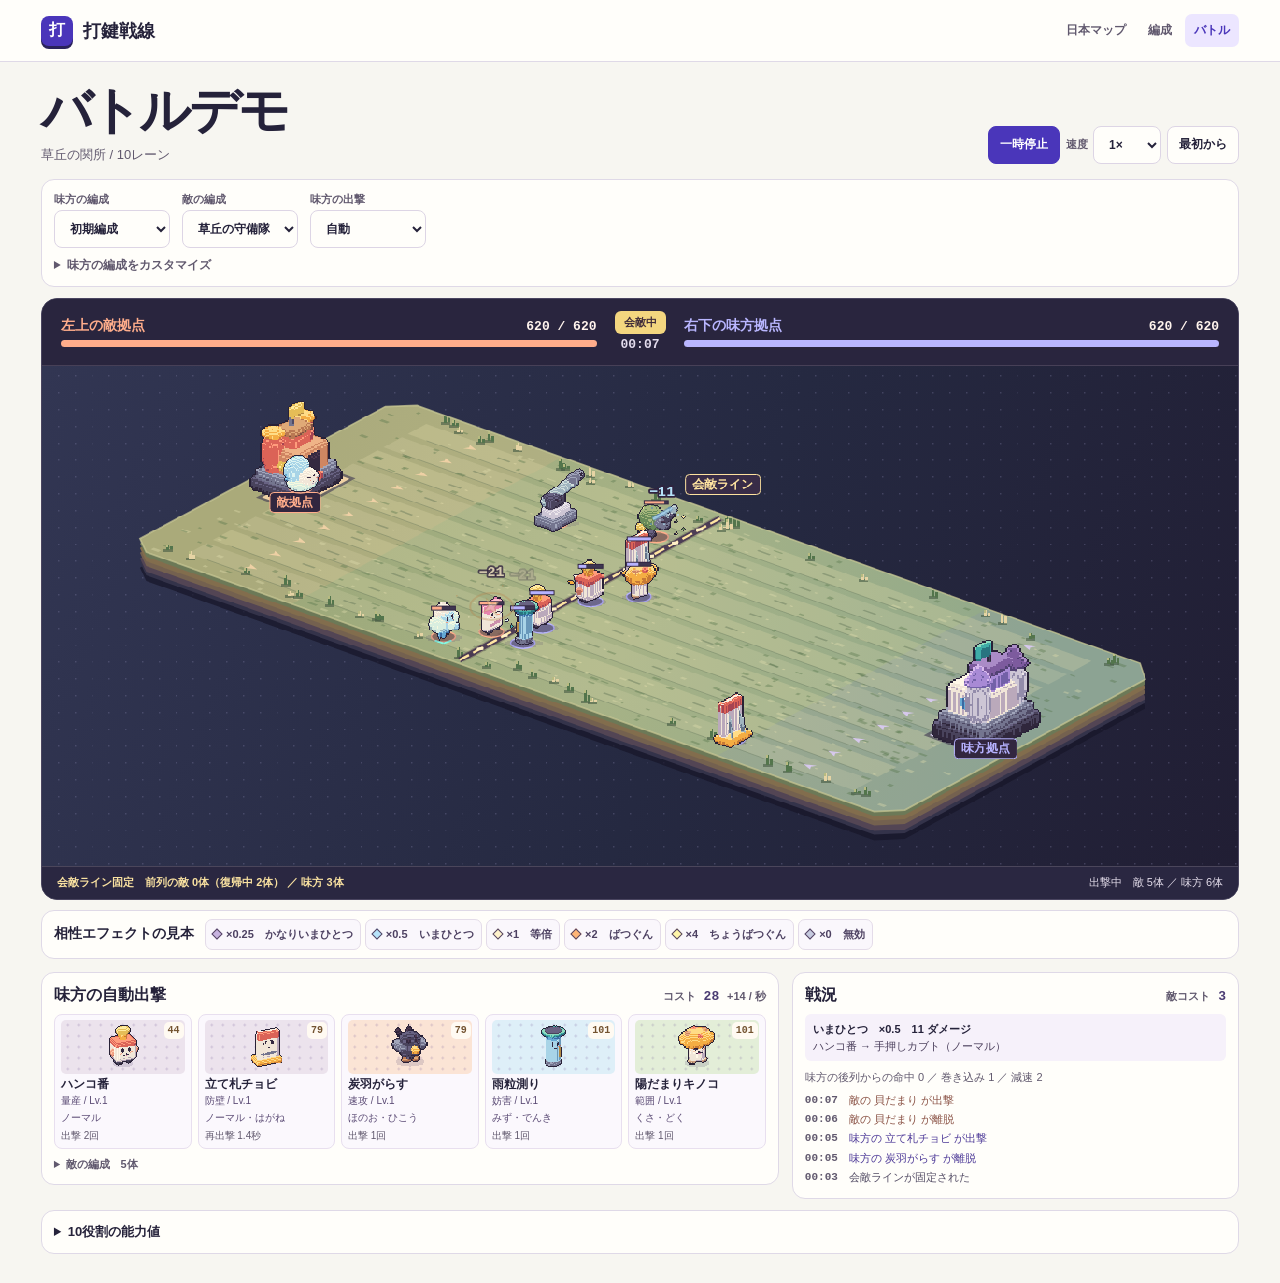
==== preview/battle-demo.html @ 7047a3d8 "打鍵戦線の試作とプレビューを追加" ====
<!doctype html>
<html lang="ja">
<head>
<meta charset="utf-8">
<meta name="viewport" content="width=device-width,initial-scale=1">
<meta name="theme-color" content="#f7f6f1">
<title>バトルデモ | 打鍵戦線</title>
<style>
  :root {
    color-scheme: light;
    --paper: #f7f6f1;
    --sheet: #fffefa;
    --ink: #25223a;
    --muted: #61596e;
    --rule: #dfd9e7;
    --purple: #4a36ba;
    --soft: #ece6ff;
    --mono: "Cascadia Mono", "Consolas", monospace;
    font-family: "BIZ UDPGothic", "Hiragino Kaku Gothic ProN", "Yu Gothic UI", "Meiryo", sans-serif;
    color: var(--ink);
    background: var(--paper);
  }
  * { box-sizing: border-box; }
  body, h1, h2, h3, p, figure, ol, ul, dl, dd { margin: 0; }
  [hidden] { display: none !important; }
  button, select { font: inherit; color: inherit; }
  button:not(:disabled), select:not(:disabled) { cursor: pointer; }
  caption, label, output { color: inherit; }
  :focus-visible { outline: 3px solid #7258e2; outline-offset: 3px; }
  .wrap { max-width: 1430px; margin: 0 auto; padding-inline: clamp(14px, 3.2vw, 46px); }
  .bar { background: var(--sheet); border-bottom: 1px solid var(--rule); }
  .bar .wrap { display: flex; align-items: center; justify-content: space-between; gap: 10px; min-height: 61px; }
  .brand { display: flex; align-items: center; gap: 10px; font-size: 18px; font-weight: 800; white-space: nowrap; }
  .key { display: grid; place-items: center; width: 32px; height: 30px; background: var(--purple); color: white; border-radius: 8px; box-shadow: 0 3px #2a235b; font-size: 16px; }
  .nav { display: flex; align-items: center; gap: 4px; }
  .nav a { color: var(--muted); font-size: 12px; font-weight: 700; padding: 8px 9px; border-radius: 7px; text-decoration: none; white-space: nowrap; }
  .nav a:hover, .nav a[aria-current] { color: var(--purple); background: var(--soft); }
  main.wrap { padding-bottom: 30px; }
  .intro { display: flex; justify-content: space-between; align-items: end; gap: 12px; padding-block: 22px 15px; }
  h1 { font-size: clamp(31px, 4vw, 52px); letter-spacing: -.055em; line-height: 1.07; font-weight: 800; }
  .intro p { color: var(--muted); margin-top: 7px; font-size: 13px; }
  .tools { display: flex; align-items: end; gap: 6px; flex-wrap: wrap; }
  .tools label { display: inline-flex; align-items: center; gap: 5px; color: var(--muted); font-size: 11px; font-weight: 700; }
  .button, .tools select, .plans select, .custom select {
    min-height: 38px; border: 1px solid #ddd5e5; border-radius: 8px;
    padding-inline: 11px; color: var(--ink); background: var(--sheet); font-size: 12px; font-weight: 700;
  }
  .button:hover, .tools select:hover { border-color: #ac9ad5; color: var(--purple); }
  .button:disabled { cursor: default; opacity: .5; }
  .button.primary { color: #fff; background: var(--purple); border-color: var(--purple); }
  .button.primary:hover { background: #3b299f; }
  .button.primary:focus-visible { outline-offset: 2px; }
  .settings { margin-bottom: 11px; }
  .plans, .custom-fields { display: flex; align-items: end; gap: 7px 12px; flex-wrap: wrap; }
  .plans label, .custom label { display: grid; gap: 3px; color: var(--muted); font-size: 11px; font-weight: 700; }
  .plans select { min-width: 116px; }
  .custom { margin-top: 9px; color: var(--muted); font-size: 12px; }
  .custom summary { cursor: pointer; font-weight: 700; }
  .custom-fields { margin-top: 7px; }
  .custom label { min-width: 0; flex: 1 1 138px; }
  .custom select { width: 100%; }
  #custom-error { color: #833c42; margin-top: 5px; }
  .stage { overflow: hidden; border: 1px solid #4a4560; border-radius: 16px; background: #24253e; }
  .hud { display: grid; grid-template-columns: minmax(0, 1fr) auto minmax(0, 1fr); gap: 18px; align-items: center; padding: 12px 19px; background: #29253e; color: #fff6ec; border-bottom: 1px solid #474057; }
  .side { display: grid; gap: 4px; align-items: start; }
  .side-head { display: flex; align-items: baseline; gap: 5px 12px; justify-content: space-between; flex-wrap: wrap; }
  .side h2 { font-size: 14px; font-weight: 800; color: var(--flag); white-space: nowrap; }
  .side output { font: 700 13px/1.3 var(--mono); color: #fff4ed; white-space: nowrap; }
  .side progress { width: 100%; height: 7px; border: none; border-radius: 8px; overflow: hidden; appearance: none; color: var(--flag); background: #4a435a; }
  .side progress::-webkit-progress-bar { background: #4a435a; }
  .side progress::-webkit-progress-value { background: var(--flag); }
  .side progress::-moz-progress-bar { background: var(--flag); }
  .side.enemy { --flag: #ffad8b; }
  .side.ally { --flag: #b9b6ff; }
  .line-status { display: grid; justify-items: center; gap: 3px; }
  #phase { display: block; padding: 4px 9px; color: #e4d9fc; background: #40375b; border-radius: 6px; white-space: nowrap; font-size: 11px; font-weight: 800; }
  #phase.engaged { background: #f3d67f; color: #402d3a; }
  #time { font: 700 13px/1.25 var(--mono); color: #e3dced; }
  .arena { position: relative; min-width: 0; isolation: isolate; background: #212436; }
  #field { width: 100%; height: auto; display: block; image-rendering: pixelated; }
  .outcome {
    position: absolute; inset: 0; display: grid; place-content: center; gap: 12px; justify-items: center;
    font-size: clamp(26px, 5vw, 58px); background: #2017339c; color: #fff4d7; font-weight: 800;
  }
  .caption { display: flex; gap: 7px 13px; flex-wrap: wrap; justify-content: space-between; padding: 8px 15px; align-items: center; background: #2a2741; border-top: 1px solid #4b465b; color: #e4ddeb; font-size: 11px; line-height: 1.45; }
  .caption span:first-child { color: #fae2a1; font-weight: 700; }
  .below { display: grid; grid-template-columns: minmax(0, 1.65fr) minmax(270px, 1fr); gap: 13px; margin-top: 13px; align-items: start; }
  .panel { background: var(--sheet); border: 1px solid var(--rule); border-radius: 13px; padding: 12px; min-width: 0; }
  .panel h2 { font-size: 16px; font-weight: 800; }
  .panel-head { display: flex; align-items: baseline; justify-content: space-between; gap: 6px 12px; flex-wrap: wrap; margin-bottom: 8px; }
  .bank { color: #4a3b72; font: 700 13px/1.4 var(--mono); white-space: nowrap; }
  .bank span { color: var(--muted); font: 700 11px/1.4 "Yu Gothic UI", "Meiryo", sans-serif; }
  .deck { display: grid; grid-template-columns: repeat(5, minmax(0, 1fr)); gap: 6px; list-style: none; padding: 0; }
  .card { min-width: 0; }
  .unit-card {
    position: relative; width: 100%; height: 100%; min-height: 116px; overflow: hidden;
    border: 1px solid #e8dfef; border-radius: 8px; background: #fbf8fd; padding: 5px 6px 6px; text-align: left;
  }
  .unit-card:not(:disabled):hover { border-color: #9074c9; background: #f2eafa; }
  .unit-card.ready { border-color: #9173d1; }
  .portrait {
    display: grid; justify-items: center; width: 100%; height: 54px;
    background: radial-gradient(circle, #7a629a40 1px, transparent 1.25px) center / 11px 11px, var(--tint, #f0eaf7);
    border-radius: 5px; overflow: hidden; position: relative;
  }
  .portrait canvas { position: absolute; inset: 2px 14%; width: 72%; height: calc(100% - 4px); object-fit: contain; image-rendering: pixelated; pointer-events: none; }
  .cost { position: absolute; right: 7px; top: 7px; background: #fffaf2; color: #735330; border-radius: 5px; padding: 2px 4px; font: 700 10px/1.3 var(--mono); }
  .card strong { display: block; margin-top: 3px; font-size: 12px; overflow-wrap: anywhere; line-height: 1.2; }
  .card-role { display: block; color: #5a4a74; font-size: 10px; margin-top: 3px; }
  .card-status { display: block; font-size: 10px; color: var(--muted); margin-top: 4px; line-height: 1.3; }
  .unit-card.ready .card-status { color: #4a36ba; font-weight: 800; }
  .enemy-deck { margin-top: 8px; }
  .enemy-deck summary { cursor: pointer; color: var(--muted); font-size: 11px; font-weight: 700; }
  .enemy-deck .deck { margin-top: 6px; }
  .log { list-style: none; padding: 0; display: grid; gap: 4px; }
  .log li { display: grid; grid-template-columns: 42px minmax(0, 1fr); gap: 2px; color: #554e66; font-size: 11px; line-height: 1.4; }
  .log time { color: var(--muted); font: 700 11px/1.4 var(--mono); }
  .log .enemy-event span { color: #895043; }
  .log .ally-event span { color: #4c3897; }
  .last-hit { min-height: 39px; margin: 0 0 8px; padding: 7px 8px; background: #f6f1fa; color: #4c405d; border-radius: 6px; font-size: 11px; line-height: 1.5; }
  .last-hit b { color: var(--ink); font-weight: 800; }
  .role-usage { color: var(--muted); font-size: 11px; line-height: 1.5; margin-bottom: 7px; }
  .role-table { margin-top: 11px; }
  .role-table summary { cursor: pointer; font-size: 13px; font-weight: 800; }
  .table-wrap { overflow: auto; }
  table { width: 100%; margin-top: 8px; border-collapse: collapse; font-size: 12px; text-align: left; }
  th, td { padding: 6px; border-bottom: 1px solid #e8e0ed; white-space: nowrap; }
  th { color: #504366; background: #f4eef9; }
  .effects { margin-top: 10px; display: flex; align-items: center; gap: 7px 11px; flex-wrap: wrap; padding-block: 8px; }
  .effects h2 { font-size: 14px; }
  #impact-buttons { display: flex; flex-wrap: wrap; gap: 4px; }
  .impact { border: 1px solid #e4dce9; border-radius: 7px; padding: 4px 7px; background: #faf7fc; min-height: 31px; color: #4d4162; font-size: 11px; font-weight: 700; white-space: nowrap; }
  .impact:hover { border-color: #a894cf; color: var(--purple); }
  .impact i { display: inline-block; width: 8px; height: 8px; margin-right: 5px; background: var(--trace); transform: rotate(45deg); border: 1px solid #544363; }
  @media (max-width: 850px) {
    .below { grid-template-columns: minmax(0, 1fr); }
    .intro { align-items: start; }
  }
  @media (max-width: 555px) {
    .bar .wrap { flex-wrap: wrap; gap: 6px; padding-block: 8px; min-height: 56px; }
    .brand { font-size: 15px; }
    .key { width: 26px; height: 25px; font-size: 14px; }
    .nav a { font-size: 10px; padding: 6px; }
    .intro { flex-wrap: wrap; padding-block: 14px 11px; }
    .intro p { font-size: 12px; }
    .plans { gap: 5px; }
    .plans label { flex: 1 1 100px; min-width: 0; }
    .plans select { min-width: 0; width: 100%; padding-inline: 5px; font-size: 11px; }
    .hud { gap: 7px; padding: 8px 8px; }
    .side h2 { font-size: 11px; }
    .side output { font-size: 11px; }
    .side-head { display: grid; gap: 2px; }
    .caption { padding-inline: 7px; gap: 4px 7px; }
    .panel { padding: 8px; }
    .deck { grid-template-columns: repeat(3, minmax(0, 1fr)); }
    .card strong { font-size: 11px; }
  }
</style>
</head>
<body>
<header class="bar"><div class="wrap">
  <div class="brand"><span class="key" aria-hidden="true">打</span>打鍵戦線</div>
  <nav class="nav" aria-label="ページ">
    <a href="japan-stage-map.html">日本マップ</a>
    <a href="formation-demo.html">編成</a>
    <a href="battle-demo.html" aria-current="page">バトル</a>
  </nav>
</div></header>
<main class="wrap">
  <header class="intro">
    <div><h1>バトルデモ</h1><p>草丘の関所 / 10レーン</p></div>
    <div class="tools" role="group" aria-label="バトルの操作">
      <button class="button primary" id="pause" type="button" disabled>一時停止</button>
      <label>速度 <select id="speed"><option value=".5">0.5×</option><option value="1" selected>1×</option><option value="2">2×</option><option value="4">4×</option></select></label>
      <button class="button" id="reset" type="button" disabled>最初から</button>
    </div>
  </header>
  <section class="panel settings" aria-label="対戦条件">
    <div class="plans">
      <label>味方の編成<select id="ally-plan" disabled></select></label>
      <label>敵の編成<select id="enemy-plan" disabled></select></label>
      <label>味方の出撃<select id="deploy-mode" disabled><option value="auto">自動</option><option value="manual">手動</option></select></label>
    </div>
    <details class="custom">
      <summary>味方の編成をカスタマイズ</summary>
      <div class="custom-fields" id="custom-fields"></div>
      <p id="custom-error" role="status" hidden></p>
    </details>
  </section>
  <section class="stage" aria-label="戦場">
    <div class="hud">
      <div class="side enemy">
        <div class="side-head"><h2>左上の敵拠点</h2><output id="enemy-hp" aria-label="敵拠点のHP"></output></div>
        <progress id="enemy-bar" aria-label="敵拠点の残り体力"></progress>
      </div>
      <div class="line-status"><strong id="phase">準備中</strong><time id="time">00:00</time></div>
      <div class="side ally">
        <div class="side-head"><h2>右下の味方拠点</h2><output id="ally-hp" aria-label="味方拠点のHP"></output></div>
        <progress id="ally-bar" aria-label="味方拠点の残り体力"></progress>
      </div>
    </div>
    <figure class="arena">
      <canvas id="field" width="1280" height="535" aria-label="クオータービューの戦場"></canvas>
      <div class="outcome" id="outcome" hidden><span id="winner"></span><button type="button" class="button primary" id="again">もう一度</button></div>
    </figure>
    <div class="caption"><span id="line-caption">会敵すると全レーンの前線が固定</span><span id="army-count">敵 0体 ／ 味方 0体</span></div>
  </section>
  <section class="panel effects" aria-labelledby="effects-title">
    <h2 id="effects-title">相性エフェクトの見本</h2>
    <div id="impact-buttons" role="group" aria-label="相性ごとのエフェクトを再生"></div>
  </section>
  <div class="below">
    <section class="panel" aria-labelledby="deploy-title">
      <div class="panel-head"><h2 id="deploy-title">味方の出撃</h2><p class="bank"><span>コスト</span> <output id="ally-cost"></output> <span id="income"></span></p></div>
      <ul class="deck" id="ally-deck"></ul>
      <details class="enemy-deck">
        <summary id="enemy-deck-label">敵の編成</summary>
        <ul class="deck" id="enemy-deck"></ul>
      </details>
    </section>
    <section class="panel" aria-labelledby="log-title">
      <div class="panel-head"><h2 id="log-title">戦況</h2><p class="bank"><span>敵コスト</span> <output id="enemy-cost"></output></p></div>
      <p id="last-hit" class="last-hit">会敵すると最新の一撃がここに表示されます。</p>
      <p id="role-usage" class="role-usage"></p>
      <ul class="log" id="events"></ul>
    </section>
  </div>
  <details class="panel role-table">
    <summary>10役割の能力値</summary>
    <div class="table-wrap" tabindex="0" role="region" aria-label="10役割の能力値">
      <table>
        <thead><tr><th scope="col">役割</th><th scope="col">体力</th><th scope="col">威力</th><th scope="col">射程</th><th scope="col">移動速度</th><th scope="col">攻撃後の待ち</th><th scope="col">出撃費</th><th scope="col">再出撃</th><th scope="col">特徴</th></tr></thead>
        <tbody id="roles"></tbody>
      </table>
    </div>
  </details>
  <noscript><p>戦場の表示にはJavaScriptが必要です。</p></noscript>
</main>
<script id="battle-art" type="application/json">{"opening":[[107,69,99,2,41],[1,3,23,54,70]],"presets":[{"id":"starters","label":"初期編成","ids":[1,3,23,54,70]},{"id":"gate","label":"草丘の守備隊","ids":[107,69,99,2,41]},{"id":"rush","label":"速攻・連打","ids":[141,23,11,9,16]},{"id":"guard","label":"防壁・狙撃","ids":[41,1,13,7,69]},{"id":"area","label":"範囲・妨害","ids":[141,3,70,54,23]},{"id":"siege","label":"重前衛・大技","ids":[141,3,18,19,16]}],"cards":[{"id":1,"name":"ハンコ番","type":["N"],"role":"m","roleName":"量産","ratings":[2,1,1,3,3,1,5],"frames":5,"impactFrames":[2],"portrait":[0,0,39,51,19,41],"poses":[{"idle":[124,0,55,55,27,45],"walk":[[248,0,55,55,27,45],[372,0,55,55,27,45],[496,0,55,55,27,45],[620,0,55,55,27,45],[744,0,55,55,27,45],[868,0,55,55,27,45]],"attack":[[992,0,55,55,27,45],[1116,0,55,55,27,45],[1240,0,55,55,27,45],[1364,0,55,55,27,45],[0,124,55,55,27,45]]},{"idle":[124,124,55,55,27,45],"walk":[[248,124,55,55,27,45],[372,124,55,55,27,45],[496,124,55,55,27,45],[620,124,55,55,27,45],[744,124,55,55,27,45],[868,124,55,55,27,45]],"attack":[[992,124,55,55,27,45],[1116,124,55,55,27,45],[1240,124,55,55,27,45],[1364,124,55,55,27,45],[0,248,55,55,27,45]]}]},{"id":3,"name":"立て札チョビ","type":["N","M"],"role":"w","roleName":"防壁","ratings":[5,1,1,1,2,2,4],"frames":6,"impactFrames":[3],"portrait":[124,248,43,58,21,45],"poses":[{"idle":[248,248,49,60,24,46],"walk":[[372,248,49,60,24,46],[496,248,49,60,24,46],[620,248,49,60,24,46],[744,248,49,60,24,46],[868,248,49,60,24,46],[992,248,49,60,24,46]],"attack":[[1116,248,49,60,24,46],[1240,248,49,60,24,46],[1364,248,49,60,24,46],[0,372,49,60,24,46],[124,372,49,60,24,46],[248,372,49,60,24,46]]},{"idle":[372,372,49,60,24,46],"walk":[[496,372,49,60,24,46],[620,372,49,60,24,46],[744,372,49,60,24,46],[868,372,49,60,24,46],[992,372,49,60,24,46],[1116,372,49,60,24,46]],"attack":[[1240,372,49,60,24,46],[1364,372,49,60,24,46],[0,496,49,60,24,46],[124,496,49,60,24,46],[248,496,49,60,24,46],[372,496,49,60,24,46]]}]},{"id":23,"name":"炭羽がらす","type":["F","V"],"role":"r","roleName":"速攻","ratings":[2,3,1,5,3,2,3],"frames":5,"impactFrames":[2],"portrait":[496,496,43,41,21,31],"poses":[{"idle":[620,496,77,45,38,35],"walk":[[744,496,77,45,38,35],[868,496,77,45,38,35],[992,496,77,45,38,35],[1116,496,77,45,38,35],[1240,496,77,45,38,35],[1364,496,77,45,38,35]],"attack":[[0,620,77,45,38,35],[124,620,77,45,38,35],[248,620,77,45,38,35],[372,620,77,45,38,35],[496,620,77,45,38,35]]},{"idle":[620,620,77,45,38,35],"walk":[[744,620,77,45,38,35],[868,620,77,45,38,35],[992,620,77,45,38,35],[1116,620,77,45,38,35],[1240,620,77,45,38,35],[1364,620,77,45,38,35]],"attack":[[0,744,77,45,38,35],[124,744,77,45,38,35],[248,744,77,45,38,35],[372,744,77,45,38,35],[496,744,77,45,38,35]]}]},{"id":54,"name":"雨粒測り","type":["W","E"],"role":"c","roleName":"妨害","ratings":[2,1,3,3,3,3,3],"frames":10,"impactFrames":[3],"portrait":[620,744,33,53,16,43],"poses":[{"idle":[744,744,67,55,33,45],"walk":[[868,744,67,55,33,45],[992,744,67,55,33,45],[1116,744,67,55,33,45],[1240,744,67,55,33,45],[1364,744,67,55,33,45],[0,868,67,55,33,45]],"attack":[[124,868,67,55,33,45],[248,868,67,55,33,45],[372,868,67,55,33,45],[496,868,67,55,33,45],[620,868,67,55,33,45],[744,868,67,55,33,45],[868,868,67,55,33,45],[992,868,67,55,33,45],[1116,868,67,55,33,45],[1240,868,67,55,33,45]]},{"idle":[1364,868,67,55,33,45],"walk":[[0,992,67,55,33,45],[124,992,67,55,33,45],[248,992,67,55,33,45],[372,992,67,55,33,45],[496,992,67,55,33,45],[620,992,67,55,33,45]],"attack":[[744,992,67,55,33,45],[868,992,67,55,33,45],[992,992,67,55,33,45],[1116,992,67,55,33,45],[1240,992,67,55,33,45],[1364,992,67,55,33,45],[0,1116,67,55,33,45],[124,1116,67,55,33,45],[248,1116,67,55,33,45],[372,1116,67,55,33,45]]}]},{"id":70,"name":"陽だまりキノコ","type":["G","P"],"role":"a","roleName":"範囲","ratings":[2,3,3,2,4,3,3],"frames":9,"impactFrames":[3],"portrait":[496,1116,41,47,20,37],"poses":[{"idle":[620,1116,59,52,29,42],"walk":[[744,1116,59,52,29,42],[868,1116,59,52,29,42],[992,1116,59,52,29,42],[1116,1116,59,52,29,42],[1240,1116,59,52,29,42],[1364,1116,59,52,29,42]],"attack":[[0,1240,59,52,29,42],[124,1240,59,52,29,42],[248,1240,59,52,29,42],[372,1240,59,52,29,42],[496,1240,59,52,29,42],[620,1240,59,52,29,42],[744,1240,59,52,29,42],[868,1240,59,52,29,42],[992,1240,59,52,29,42]]},{"idle":[1116,1240,59,52,29,42],"walk":[[1240,1240,59,52,29,42],[1364,1240,59,52,29,42],[0,1364,59,52,29,42],[124,1364,59,52,29,42],[248,1364,59,52,29,42],[372,1364,59,52,29,42]],"attack":[[496,1364,59,52,29,42],[620,1364,59,52,29,42],[744,1364,59,52,29,42],[868,1364,59,52,29,42],[992,1364,59,52,29,42],[1116,1364,59,52,29,42],[1240,1364,59,52,29,42],[1364,1364,59,52,29,42],[0,1488,59,52,29,42]]}]},{"id":107,"name":"空うがい雲","type":["W","V"],"role":"a","roleName":"範囲","ratings":[2,3,3,2,4,3,3],"frames":9,"impactFrames":[3],"portrait":[124,1488,43,46,21,36],"poses":[{"idle":[248,1488,63,49,31,39],"walk":[[372,1488,63,49,31,39],[496,1488,63,49,31,39],[620,1488,63,49,31,39],[744,1488,63,49,31,39],[868,1488,63,49,31,39],[992,1488,63,49,31,39]],"attack":[[1116,1488,63,49,31,39],[1240,1488,63,49,31,39],[1364,1488,63,49,31,39],[0,1612,63,49,31,39],[124,1612,63,49,31,39],[248,1612,63,49,31,39],[372,1612,63,49,31,39],[496,1612,63,49,31,39],[620,1612,63,49,31,39]]},{"idle":[744,1612,63,49,31,39],"walk":[[868,1612,63,49,31,39],[992,1612,63,49,31,39],[1116,1612,63,49,31,39],[1240,1612,63,49,31,39],[1364,1612,63,49,31,39],[0,1736,63,49,31,39]],"attack":[[124,1736,63,49,31,39],[248,1736,63,49,31,39],[372,1736,63,49,31,39],[496,1736,63,49,31,39],[620,1736,63,49,31,39],[744,1736,63,49,31,39],[868,1736,63,49,31,39],[992,1736,63,49,31,39],[1116,1736,63,49,31,39]]}]},{"id":69,"name":"手押しカブト","type":["B","M"],"role":"b","roleName":"重前衛","ratings":[5,4,1,2,2,4,1],"frames":12,"impactFrames":[5],"portrait":[1240,1736,59,53,29,41],"poses":[{"idle":[1364,1736,71,59,35,45],"walk":[[0,1860,71,59,35,45],[124,1860,71,59,35,45],[248,1860,71,59,35,45],[372,1860,71,59,35,45],[496,1860,71,59,35,45],[620,1860,71,59,35,45]],"attack":[[744,1860,71,59,35,45],[868,1860,71,59,35,45],[992,1860,71,59,35,45],[1116,1860,71,59,35,45],[1240,1860,71,59,35,45],[1364,1860,71,59,35,45],[0,1984,71,59,35,45],[124,1984,71,59,35,45],[248,1984,71,59,35,45],[372,1984,71,59,35,45],[496,1984,71,59,35,45],[620,1984,71,59,35,45]]},{"idle":[744,1984,71,59,35,45],"walk":[[868,1984,71,59,35,45],[992,1984,71,59,35,45],[1116,1984,71,59,35,45],[1240,1984,71,59,35,45],[1364,1984,71,59,35,45],[0,2108,71,59,35,45]],"attack":[[124,2108,71,59,35,45],[248,2108,71,59,35,45],[372,2108,71,59,35,45],[496,2108,71,59,35,45],[620,2108,71,59,35,45],[744,2108,71,59,35,45],[868,2108,71,59,35,45],[992,2108,71,59,35,45],[1116,2108,71,59,35,45],[1240,2108,71,59,35,45],[1364,2108,71,59,35,45],[0,2232,71,59,35,45]]}]},{"id":99,"name":"てこの峡谷砲","type":["R","M"],"role":"h","roleName":"大技","ratings":[3,5,4,1,1,5,1],"frames":24,"impactFrames":[12],"portrait":[124,2232,71,76,35,62],"poses":[{"idle":[248,2232,85,81,42,65],"walk":[[372,2232,85,81,42,65],[496,2232,85,81,42,65],[620,2232,85,81,42,65],[744,2232,85,81,42,65],[868,2232,85,81,42,65],[992,2232,85,81,42,65]],"attack":[[1116,2232,85,81,42,65],[1240,2232,85,81,42,65],[1364,2232,85,81,42,65],[0,2356,85,81,42,65],[124,2356,85,81,42,65],[248,2356,85,81,42,65],[372,2356,85,81,42,65],[496,2356,85,81,42,65],[620,2356,85,81,42,65],[744,2356,85,81,42,65],[868,2356,85,81,42,65],[992,2356,85,81,42,65],[1116,2356,85,81,42,65],[1240,2356,85,81,42,65],[1364,2356,85,81,42,65],[0,2480,85,81,42,65],[124,2480,85,81,42,65],[248,2480,85,81,42,65],[372,2480,85,81,42,65],[496,2480,85,81,42,65],[620,2480,85,81,42,65],[744,2480,85,81,42,65],[868,2480,85,81,42,65],[992,2480,85,81,42,65]]},{"idle":[1116,2480,85,81,42,65],"walk":[[1240,2480,85,81,42,65],[1364,2480,85,81,42,65],[0,2604,85,81,42,65],[124,2604,85,81,42,65],[248,2604,85,81,42,65],[372,2604,85,81,42,65]],"attack":[[496,2604,85,81,42,65],[620,2604,85,81,42,65],[744,2604,85,81,42,65],[868,2604,85,81,42,65],[992,2604,85,81,42,65],[1116,2604,85,81,42,65],[1240,2604,85,81,42,65],[1364,2604,85,81,42,65],[0,2728,85,81,42,65],[124,2728,85,81,42,65],[248,2728,85,81,42,65],[372,2728,85,81,42,65],[496,2728,85,81,42,65],[620,2728,85,81,42,65],[744,2728,85,81,42,65],[868,2728,85,81,42,65],[992,2728,85,81,42,65],[1116,2728,85,81,42,65],[1240,2728,85,81,42,65],[1364,2728,85,81,42,65],[0,2852,85,81,42,65],[124,2852,85,81,42,65],[248,2852,85,81,42,65],[372,2852,85,81,42,65]]}]},{"id":2,"name":"半券ポコ","type":["N"],"role":"m","roleName":"量産","ratings":[2,1,1,3,3,1,5],"frames":5,"impactFrames":[2],"portrait":[496,2852,31,46,15,36],"poses":[{"idle":[620,2852,47,49,23,39],"walk":[[744,2852,47,49,23,39],[868,2852,47,49,23,39],[992,2852,47,49,23,39],[1116,2852,47,49,23,39],[1240,2852,47,49,23,39],[1364,2852,47,49,23,39]],"attack":[[0,2976,47,49,23,39],[124,2976,47,49,23,39],[248,2976,47,49,23,39],[372,2976,47,49,23,39],[496,2976,47,49,23,39]]},{"idle":[620,2976,47,49,23,39],"walk":[[744,2976,47,49,23,39],[868,2976,47,49,23,39],[992,2976,47,49,23,39],[1116,2976,47,49,23,39],[1240,2976,47,49,23,39],[1364,2976,47,49,23,39]],"attack":[[0,3100,47,49,23,39],[124,3100,47,49,23,39],[248,3100,47,49,23,39],[372,3100,47,49,23,39],[496,3100,47,49,23,39]]}]},{"id":41,"name":"貝だまり","type":["W","R"],"role":"w","roleName":"防壁","ratings":[5,1,1,1,2,2,4],"frames":6,"impactFrames":[3],"portrait":[620,3100,43,46,21,36],"poses":[{"idle":[744,3100,65,49,32,39],"walk":[[868,3100,65,49,32,39],[992,3100,65,49,32,39],[1116,3100,65,49,32,39],[1240,3100,65,49,32,39],[1364,3100,65,49,32,39],[0,3224,65,49,32,39]],"attack":[[124,3224,65,49,32,39],[248,3224,65,49,32,39],[372,3224,65,49,32,39],[496,3224,65,49,32,39],[620,3224,65,49,32,39],[744,3224,65,49,32,39]]},{"idle":[868,3224,65,49,32,39],"walk":[[992,3224,65,49,32,39],[1116,3224,65,49,32,39],[1240,3224,65,49,32,39],[1364,3224,65,49,32,39],[0,3348,65,49,32,39],[124,3348,65,49,32,39]],"attack":[[248,3348,65,49,32,39],[372,3348,65,49,32,39],[496,3348,65,49,32,39],[620,3348,65,49,32,39],[744,3348,65,49,32,39],[868,3348,65,49,32,39]]}]},{"id":141,"name":"暗幕のすき間","type":["H","A"],"role":"m","roleName":"量産","ratings":[2,1,1,3,3,1,5],"frames":5,"impactFrames":[2],"portrait":[992,3348,43,50,21,38],"poses":[{"idle":[1116,3348,57,52,28,40],"walk":[[1240,3348,57,52,28,40],[1364,3348,57,52,28,40],[0,3472,57,52,28,40],[124,3472,57,52,28,40],[248,3472,57,52,28,40],[372,3472,57,52,28,40]],"attack":[[496,3472,57,52,28,40],[620,3472,57,52,28,40],[744,3472,57,52,28,40],[868,3472,57,52,28,40],[992,3472,57,52,28,40]]},{"idle":[1116,3472,57,52,28,40],"walk":[[1240,3472,57,52,28,40],[1364,3472,57,52,28,40],[0,3596,57,52,28,40],[124,3596,57,52,28,40],[248,3596,57,52,28,40],[372,3596,57,52,28,40]],"attack":[[496,3596,57,52,28,40],[620,3596,57,52,28,40],[744,3596,57,52,28,40],[868,3596,57,52,28,40],[992,3596,57,52,28,40]]}]},{"id":11,"name":"三輪タクポン","type":["M","E"],"role":"s","roleName":"連打","ratings":[2,2,2,4,5,3,3],"frames":8,"impactFrames":[2,5],"portrait":[1116,3596,41,47,20,35],"poses":[{"idle":[1240,3596,63,49,31,37],"walk":[[1364,3596,63,49,31,37],[0,3720,63,49,31,37],[124,3720,63,49,31,37],[248,3720,63,49,31,37],[372,3720,63,49,31,37],[496,3720,63,49,31,37]],"attack":[[620,3720,63,49,31,37],[744,3720,63,49,31,37],[868,3720,63,49,31,37],[992,3720,63,49,31,37],[1116,3720,63,49,31,37],[1240,3720,63,49,31,37],[1364,3720,63,49,31,37],[0,3844,63,49,31,37]]},{"idle":[124,3844,63,49,31,37],"walk":[[248,3844,63,49,31,37],[372,3844,63,49,31,37],[496,3844,63,49,31,37],[620,3844,63,49,31,37],[744,3844,63,49,31,37],[868,3844,63,49,31,37]],"attack":[[992,3844,63,49,31,37],[1116,3844,63,49,31,37],[1240,3844,63,49,31,37],[1364,3844,63,49,31,37],[0,3968,63,49,31,37],[124,3968,63,49,31,37],[248,3968,63,49,31,37],[372,3968,63,49,31,37]]}]},{"id":9,"name":"ゼブラ巡回","type":["N","D"],"role":"u","roleName":"中衛","ratings":[3,3,3,3,3,3,3],"frames":6,"impactFrames":[2],"portrait":[496,3968,37,44,18,33],"poses":[{"idle":[620,3968,65,48,32,37],"walk":[[744,3968,65,48,32,37],[868,3968,65,48,32,37],[992,3968,65,48,32,37],[1116,3968,65,48,32,37],[1240,3968,65,48,32,37],[1364,3968,65,48,32,37]],"attack":[[0,4092,65,48,32,37],[124,4092,65,48,32,37],[248,4092,65,48,32,37],[372,4092,65,48,32,37],[496,4092,65,48,32,37],[620,4092,65,48,32,37]]},{"idle":[744,4092,65,48,32,37],"walk":[[868,4092,65,48,32,37],[992,4092,65,48,32,37],[1116,4092,65,48,32,37],[1240,4092,65,48,32,37],[1364,4092,65,48,32,37],[0,4216,65,48,32,37]],"attack":[[124,4216,65,48,32,37],[248,4216,65,48,32,37],[372,4216,65,48,32,37],[496,4216,65,48,32,37],[620,4216,65,48,32,37],[744,4216,65,48,32,37]]}]},{"id":16,"name":"すみっこ塩袋","type":["R"],"role":"c","roleName":"妨害","ratings":[2,1,3,3,3,3,3],"frames":10,"impactFrames":[3],"portrait":[868,4216,33,46,16,36],"poses":[{"idle":[992,4216,61,49,30,39],"walk":[[1116,4216,61,49,30,39],[1240,4216,61,49,30,39],[1364,4216,61,49,30,39],[0,4340,61,49,30,39],[124,4340,61,49,30,39],[248,4340,61,49,30,39]],"attack":[[372,4340,61,49,30,39],[496,4340,61,49,30,39],[620,4340,61,49,30,39],[744,4340,61,49,30,39],[868,4340,61,49,30,39],[992,4340,61,49,30,39],[1116,4340,61,49,30,39],[1240,4340,61,49,30,39],[1364,4340,61,49,30,39],[0,4464,61,49,30,39]]},{"idle":[124,4464,61,49,30,39],"walk":[[248,4464,61,49,30,39],[372,4464,61,49,30,39],[496,4464,61,49,30,39],[620,4464,61,49,30,39],[744,4464,61,49,30,39],[868,4464,61,49,30,39]],"attack":[[992,4464,61,49,30,39],[1116,4464,61,49,30,39],[1240,4464,61,49,30,39],[1364,4464,61,49,30,39],[0,4588,61,49,30,39],[124,4588,61,49,30,39],[248,4588,61,49,30,39],[372,4588,61,49,30,39],[496,4588,61,49,30,39],[620,4588,61,49,30,39]]}]},{"id":13,"name":"くつひも号","type":["N","Y"],"role":"l","roleName":"狙撃","ratings":[2,4,5,2,2,4,2],"frames":8,"impactFrames":[3],"portrait":[744,4588,63,51,31,39],"poses":[{"idle":[868,4588,73,52,36,40],"walk":[[992,4588,73,52,36,40],[1116,4588,73,52,36,40],[1240,4588,73,52,36,40],[1364,4588,73,52,36,40],[0,4712,73,52,36,40],[124,4712,73,52,36,40]],"attack":[[248,4712,73,52,36,40],[372,4712,73,52,36,40],[496,4712,73,52,36,40],[620,4712,73,52,36,40],[744,4712,73,52,36,40],[868,4712,73,52,36,40],[992,4712,73,52,36,40],[1116,4712,73,52,36,40]]},{"idle":[1240,4712,73,52,36,40],"walk":[[1364,4712,73,52,36,40],[0,4836,73,52,36,40],[124,4836,73,52,36,40],[248,4836,73,52,36,40],[372,4836,73,52,36,40],[496,4836,73,52,36,40]],"attack":[[620,4836,73,52,36,40],[744,4836,73,52,36,40],[868,4836,73,52,36,40],[992,4836,73,52,36,40],[1116,4836,73,52,36,40],[1240,4836,73,52,36,40],[1364,4836,73,52,36,40],[0,4960,73,52,36,40]]}]},{"id":7,"name":"居残りマグ","type":["N","F"],"role":"u","roleName":"中衛","ratings":[3,3,3,3,3,3,3],"frames":6,"impactFrames":[2],"portrait":[124,4960,49,45,24,35],"poses":[{"idle":[248,4960,57,48,28,38],"walk":[[372,4960,57,48,28,38],[496,4960,57,48,28,38],[620,4960,57,48,28,38],[744,4960,57,48,28,38],[868,4960,57,48,28,38],[992,4960,57,48,28,38]],"attack":[[1116,4960,57,48,28,38],[1240,4960,57,48,28,38],[1364,4960,57,48,28,38],[0,5084,57,48,28,38],[124,5084,57,48,28,38],[248,5084,57,48,28,38]]},{"idle":[372,5084,57,48,28,38],"walk":[[496,5084,57,48,28,38],[620,5084,57,48,28,38],[744,5084,57,48,28,38],[868,5084,57,48,28,38],[992,5084,57,48,28,38],[1116,5084,57,48,28,38]],"attack":[[1240,5084,57,48,28,38],[1364,5084,57,48,28,38],[0,5208,57,48,28,38],[124,5208,57,48,28,38],[248,5208,57,48,28,38],[372,5208,57,48,28,38]]}]},{"id":18,"name":"水たまり看守","type":["W","D"],"role":"b","roleName":"重前衛","ratings":[5,4,1,2,2,4,1],"frames":12,"impactFrames":[5],"portrait":[496,5208,41,54,20,44],"poses":[{"idle":[620,5208,51,64,25,50],"walk":[[744,5208,51,64,25,50],[868,5208,51,64,25,50],[992,5208,51,64,25,50],[1116,5208,51,64,25,50],[1240,5208,51,64,25,50],[1364,5208,51,64,25,50]],"attack":[[0,5332,51,64,25,50],[124,5332,51,64,25,50],[248,5332,51,64,25,50],[372,5332,51,64,25,50],[496,5332,51,64,25,50],[620,5332,51,64,25,50],[744,5332,51,64,25,50],[868,5332,51,64,25,50],[992,5332,51,64,25,50],[1116,5332,51,64,25,50],[1240,5332,51,64,25,50],[1364,5332,51,64,25,50]]},{"idle":[0,5456,51,64,25,50],"walk":[[124,5456,51,64,25,50],[248,5456,51,64,25,50],[372,5456,51,64,25,50],[496,5456,51,64,25,50],[620,5456,51,64,25,50],[744,5456,51,64,25,50]],"attack":[[868,5456,51,64,25,50],[992,5456,51,64,25,50],[1116,5456,51,64,25,50],[1240,5456,51,64,25,50],[1364,5456,51,64,25,50],[0,5580,51,64,25,50],[124,5580,51,64,25,50],[248,5580,51,64,25,50],[372,5580,51,64,25,50],[496,5580,51,64,25,50],[620,5580,51,64,25,50],[744,5580,51,64,25,50]]}]},{"id":19,"name":"ごみ箱トーチカ","type":["M","A"],"role":"h","roleName":"大技","ratings":[3,5,4,1,1,5,1],"frames":24,"impactFrames":[12],"portrait":[868,5580,43,55,21,44],"poses":[{"idle":[992,5580,87,66,43,50],"walk":[[1116,5580,87,66,43,50],[1240,5580,87,66,43,50],[1364,5580,87,66,43,50],[0,5704,87,66,43,50],[124,5704,87,66,43,50],[248,5704,87,66,43,50]],"attack":[[372,5704,87,66,43,50],[496,5704,87,66,43,50],[620,5704,87,66,43,50],[744,5704,87,66,43,50],[868,5704,87,66,43,50],[992,5704,87,66,43,50],[1116,5704,87,66,43,50],[1240,5704,87,66,43,50],[1364,5704,87,66,43,50],[0,5828,87,66,43,50],[124,5828,87,66,43,50],[248,5828,87,66,43,50],[372,5828,87,66,43,50],[496,5828,87,66,43,50],[620,5828,87,66,43,50],[744,5828,87,66,43,50],[868,5828,87,66,43,50],[992,5828,87,66,43,50],[1116,5828,87,66,43,50],[1240,5828,87,66,43,50],[1364,5828,87,66,43,50],[0,5952,87,66,43,50],[124,5952,87,66,43,50],[248,5952,87,66,43,50]]},{"idle":[372,5952,87,66,43,50],"walk":[[496,5952,87,66,43,50],[620,5952,87,66,43,50],[744,5952,87,66,43,50],[868,5952,87,66,43,50],[992,5952,87,66,43,50],[1116,5952,87,66,43,50]],"attack":[[1240,5952,87,66,43,50],[1364,5952,87,66,43,50],[0,6076,87,66,43,50],[124,6076,87,66,43,50],[248,6076,87,66,43,50],[372,6076,87,66,43,50],[496,6076,87,66,43,50],[620,6076,87,66,43,50],[744,6076,87,66,43,50],[868,6076,87,66,43,50],[992,6076,87,66,43,50],[1116,6076,87,66,43,50],[1240,6076,87,66,43,50],[1364,6076,87,66,43,50],[0,6200,87,66,43,50],[124,6200,87,66,43,50],[248,6200,87,66,43,50],[372,6200,87,66,43,50],[496,6200,87,66,43,50],[620,6200,87,66,43,50],[744,6200,87,66,43,50],[868,6200,87,66,43,50],[992,6200,87,66,43,50],[1116,6200,87,66,43,50]]}]},{"id":14,"name":"台所どら丸","type":["M"],"role":"a","roleName":"範囲","ratings":[2,3,3,2,4,3,3],"frames":9,"impactFrames":[3],"portrait":[1240,6200,65,54,32,44],"poses":[{"idle":[1364,6200,71,56,35,46],"walk":[[0,6324,71,56,35,46],[124,6324,71,56,35,46],[248,6324,71,56,35,46],[372,6324,71,56,35,46],[496,6324,71,56,35,46],[620,6324,71,56,35,46]],"attack":[[744,6324,71,56,35,46],[868,6324,71,56,35,46],[992,6324,71,56,35,46],[1116,6324,71,56,35,46],[1240,6324,71,56,35,46],[1364,6324,71,56,35,46],[0,6448,71,56,35,46],[124,6448,71,56,35,46],[248,6448,71,56,35,46]]},{"idle":[372,6448,71,56,35,46],"walk":[[496,6448,71,56,35,46],[620,6448,71,56,35,46],[744,6448,71,56,35,46],[868,6448,71,56,35,46],[992,6448,71,56,35,46],[1116,6448,71,56,35,46]],"attack":[[1240,6448,71,56,35,46],[1364,6448,71,56,35,46],[0,6572,71,56,35,46],[124,6572,71,56,35,46],[248,6572,71,56,35,46],[372,6572,71,56,35,46],[496,6572,71,56,35,46],[620,6572,71,56,35,46],[744,6572,71,56,35,46]]}]},{"id":124,"name":"耳当てぴょん番","type":["I"],"role":"r","roleName":"速攻","ratings":[2,3,1,5,3,2,3],"frames":5,"impactFrames":[2],"portrait":[868,6572,39,62,19,52],"poses":[{"idle":[992,6572,63,68,31,58],"walk":[[1116,6572,63,68,31,58],[1240,6572,63,68,31,58],[1364,6572,63,68,31,58],[0,6696,63,68,31,58],[124,6696,63,68,31,58],[248,6696,63,68,31,58]],"attack":[[372,6696,63,68,31,58],[496,6696,63,68,31,58],[620,6696,63,68,31,58],[744,6696,63,68,31,58],[868,6696,63,68,31,58]]},{"idle":[992,6696,63,68,31,58],"walk":[[1116,6696,63,68,31,58],[1240,6696,63,68,31,58],[1364,6696,63,68,31,58],[0,6820,63,68,31,58],[124,6820,63,68,31,58],[248,6820,63,68,31,58]],"attack":[[372,6820,63,68,31,58],[496,6820,63,68,31,58],[620,6820,63,68,31,58],[744,6820,63,68,31,58],[868,6820,63,68,31,58]]}]},{"id":92,"name":"ビー玉バウンド","type":["R"],"role":"r","roleName":"速攻","ratings":[2,3,1,5,3,2,3],"frames":5,"impactFrames":[2],"portrait":[992,6820,35,43,17,33],"poses":[{"idle":[1116,6820,71,51,35,41],"walk":[[1240,6820,71,51,35,41],[1364,6820,71,51,35,41],[0,6944,71,51,35,41],[124,6944,71,51,35,41],[248,6944,71,51,35,41],[372,6944,71,51,35,41]],"attack":[[496,6944,71,51,35,41],[620,6944,71,51,35,41],[744,6944,71,51,35,41],[868,6944,71,51,35,41],[992,6944,71,51,35,41]]},{"idle":[1116,6944,71,51,35,41],"walk":[[1240,6944,71,51,35,41],[1364,6944,71,51,35,41],[0,7068,71,51,35,41],[124,7068,71,51,35,41],[248,7068,71,51,35,41],[372,7068,71,51,35,41]],"attack":[[496,7068,71,51,35,41],[620,7068,71,51,35,41],[744,7068,71,51,35,41],[868,7068,71,51,35,41],[992,7068,71,51,35,41]]}]},{"id":67,"name":"からからサヤ豆","type":["G"],"role":"s","roleName":"連打","ratings":[2,2,2,4,5,3,3],"frames":8,"impactFrames":[2,5],"portrait":[1116,7068,51,43,25,33],"poses":[{"idle":[1240,7068,57,45,28,35],"walk":[[1364,7068,57,45,28,35],[0,7192,57,45,28,35],[124,7192,57,45,28,35],[248,7192,57,45,28,35],[372,7192,57,45,28,35],[496,7192,57,45,28,35]],"attack":[[620,7192,57,45,28,35],[744,7192,57,45,28,35],[868,7192,57,45,28,35],[992,7192,57,45,28,35],[1116,7192,57,45,28,35],[1240,7192,57,45,28,35],[1364,7192,57,45,28,35],[0,7316,57,45,28,35]]},{"idle":[124,7316,57,45,28,35],"walk":[[248,7316,57,45,28,35],[372,7316,57,45,28,35],[496,7316,57,45,28,35],[620,7316,57,45,28,35],[744,7316,57,45,28,35],[868,7316,57,45,28,35]],"attack":[[992,7316,57,45,28,35],[1116,7316,57,45,28,35],[1240,7316,57,45,28,35],[1364,7316,57,45,28,35],[0,7440,57,45,28,35],[124,7440,57,45,28,35],[248,7440,57,45,28,35],[372,7440,57,45,28,35]]}]},{"id":5,"name":"口いっぱい郵便箱","type":["M"],"role":"w","roleName":"防壁","ratings":[5,1,1,1,2,2,4],"frames":6,"impactFrames":[3],"portrait":[496,7440,45,52,22,42],"poses":[{"idle":[620,7440,63,54,31,43],"walk":[[744,7440,63,54,31,43],[868,7440,63,54,31,43],[992,7440,63,54,31,43],[1116,7440,63,54,31,43],[1240,7440,63,54,31,43],[1364,7440,63,54,31,43]],"attack":[[0,7564,63,54,31,43],[124,7564,63,54,31,43],[248,7564,63,54,31,43],[372,7564,63,54,31,43],[496,7564,63,54,31,43],[620,7564,63,54,31,43]]},{"idle":[744,7564,63,54,31,43],"walk":[[868,7564,63,54,31,43],[992,7564,63,54,31,43],[1116,7564,63,54,31,43],[1240,7564,63,54,31,43],[1364,7564,63,54,31,43],[0,7688,63,54,31,43]],"attack":[[124,7688,63,54,31,43],[248,7688,63,54,31,43],[372,7688,63,54,31,43],[496,7688,63,54,31,43],[620,7688,63,54,31,43],[744,7688,63,54,31,43]]}]},{"id":4,"name":"はき残し坊","type":["N","V"],"role":"r","roleName":"速攻","ratings":[2,3,1,5,3,2,3],"frames":5,"impactFrames":[2],"portrait":[868,7688,53,68,26,58],"poses":[{"idle":[992,7688,63,71,31,61],"walk":[[1116,7688,63,71,31,61],[1240,7688,63,71,31,61],[1364,7688,63,71,31,61],[0,7812,63,71,31,61],[124,7812,63,71,31,61],[248,7812,63,71,31,61]],"attack":[[372,7812,63,71,31,61],[496,7812,63,71,31,61],[620,7812,63,71,31,61],[744,7812,63,71,31,61],[868,7812,63,71,31,61]]},{"idle":[992,7812,63,71,31,61],"walk":[[1116,7812,63,71,31,61],[1240,7812,63,71,31,61],[1364,7812,63,71,31,61],[0,7936,63,71,31,61],[124,7936,63,71,31,61],[248,7936,63,71,31,61]],"attack":[[372,7936,63,71,31,61],[496,7936,63,71,31,61],[620,7936,63,71,31,61],[744,7936,63,71,31,61],[868,7936,63,71,31,61]]}]},{"id":6,"name":"朝刊ころげ","type":["N","V"],"role":"r","roleName":"速攻","ratings":[2,3,1,5,3,2,3],"frames":5,"impactFrames":[2],"portrait":[992,7936,55,53,27,43],"poses":[{"idle":[1116,7936,61,57,30,47],"walk":[[1240,7936,61,57,30,47],[1364,7936,61,57,30,47],[0,8060,61,57,30,47],[124,8060,61,57,30,47],[248,8060,61,57,30,47],[372,8060,61,57,30,47]],"attack":[[496,8060,61,57,30,47],[620,8060,61,57,30,47],[744,8060,61,57,30,47],[868,8060,61,57,30,47],[992,8060,61,57,30,47]]},{"idle":[1116,8060,61,57,30,47],"walk":[[1240,8060,61,57,30,47],[1364,8060,61,57,30,47],[0,8184,61,57,30,47],[124,8184,61,57,30,47],[248,8184,61,57,30,47],[372,8184,61,57,30,47]],"attack":[[496,8184,61,57,30,47],[620,8184,61,57,30,47],[744,8184,61,57,30,47],[868,8184,61,57,30,47],[992,8184,61,57,30,47]]}]},{"id":8,"name":"先ばしりスリッパ","type":["N"],"role":"s","roleName":"連打","ratings":[2,2,2,4,5,3,3],"frames":8,"impactFrames":[2,5],"portrait":[1116,8184,39,32,19,21],"poses":[{"idle":[1240,8184,57,37,28,26],"walk":[[1364,8184,57,37,28,26],[0,8308,57,37,28,26],[124,8308,57,37,28,26],[248,8308,57,37,28,26],[372,8308,57,37,28,26],[496,8308,57,37,28,26]],"attack":[[620,8308,57,37,28,26],[744,8308,57,37,28,26],[868,8308,57,37,28,26],[992,8308,57,37,28,26],[1116,8308,57,37,28,26],[1240,8308,57,37,28,26],[1364,8308,57,37,28,26],[0,8432,57,37,28,26]]},{"idle":[124,8432,57,37,28,26],"walk":[[248,8432,57,37,28,26],[372,8432,57,37,28,26],[496,8432,57,37,28,26],[620,8432,57,37,28,26],[744,8432,57,37,28,26],[868,8432,57,37,28,26]],"attack":[[992,8432,57,37,28,26],[1116,8432,57,37,28,26],[1240,8432,57,37,28,26],[1364,8432,57,37,28,26],[0,8556,57,37,28,26],[124,8556,57,37,28,26],[248,8556,57,37,28,26],[372,8556,57,37,28,26]]}]},{"id":17,"name":"改札かじり","type":["M","K"],"role":"l","roleName":"狙撃","ratings":[2,4,5,2,2,4,2],"frames":8,"impactFrames":[3],"portrait":[496,8556,53,47,26,37],"poses":[{"idle":[620,8556,93,51,46,41],"walk":[[744,8556,93,51,46,41],[868,8556,93,51,46,41],[992,8556,93,51,46,41],[1116,8556,93,51,46,41],[1240,8556,93,51,46,41],[1364,8556,93,51,46,41]],"attack":[[0,8680,93,51,46,41],[124,8680,93,51,46,41],[248,8680,93,51,46,41],[372,8680,93,51,46,41],[496,8680,93,51,46,41],[620,8680,93,51,46,41],[744,8680,93,51,46,41],[868,8680,93,51,46,41]]},{"idle":[992,8680,93,51,46,41],"walk":[[1116,8680,93,51,46,41],[1240,8680,93,51,46,41],[1364,8680,93,51,46,41],[0,8804,93,51,46,41],[124,8804,93,51,46,41],[248,8804,93,51,46,41]],"attack":[[372,8804,93,51,46,41],[496,8804,93,51,46,41],[620,8804,93,51,46,41],[744,8804,93,51,46,41],[868,8804,93,51,46,41],[992,8804,93,51,46,41],[1116,8804,93,51,46,41],[1240,8804,93,51,46,41]]}]},{"id":15,"name":"口笛すずまる","type":["V"],"role":"a","roleName":"範囲","ratings":[2,3,3,2,4,3,3],"frames":9,"impactFrames":[3],"portrait":[1364,8804,43,42,21,32],"poses":[{"idle":[0,8928,67,47,33,36],"walk":[[124,8928,67,47,33,36],[248,8928,67,47,33,36],[372,8928,67,47,33,36],[496,8928,67,47,33,36],[620,8928,67,47,33,36],[744,8928,67,47,33,36]],"attack":[[868,8928,67,47,33,36],[992,8928,67,47,33,36],[1116,8928,67,47,33,36],[1240,8928,67,47,33,36],[1364,8928,67,47,33,36],[0,9052,67,47,33,36],[124,9052,67,47,33,36],[248,9052,67,47,33,36],[372,9052,67,47,33,36]]},{"idle":[496,9052,67,47,33,36],"walk":[[620,9052,67,47,33,36],[744,9052,67,47,33,36],[868,9052,67,47,33,36],[992,9052,67,47,33,36],[1116,9052,67,47,33,36],[1240,9052,67,47,33,36]],"attack":[[1364,9052,67,47,33,36],[0,9176,67,47,33,36],[124,9176,67,47,33,36],[248,9176,67,47,33,36],[372,9176,67,47,33,36],[496,9176,67,47,33,36],[620,9176,67,47,33,36],[744,9176,67,47,33,36],[868,9176,67,47,33,36]]}]},{"id":10,"name":"待合カバン長","type":["M"],"role":"b","roleName":"重前衛","ratings":[5,4,1,2,2,4,1],"frames":12,"impactFrames":[5],"portrait":[992,9176,45,57,22,47],"poses":[{"idle":[1116,9176,51,66,25,52],"walk":[[1240,9176,51,66,25,52],[1364,9176,51,66,25,52],[0,9300,51,66,25,52],[124,9300,51,66,25,52],[248,9300,51,66,25,52],[372,9300,51,66,25,52]],"attack":[[496,9300,51,66,25,52],[620,9300,51,66,25,52],[744,9300,51,66,25,52],[868,9300,51,66,25,52],[992,9300,51,66,25,52],[1116,9300,51,66,25,52],[1240,9300,51,66,25,52],[1364,9300,51,66,25,52],[0,9424,51,66,25,52],[124,9424,51,66,25,52],[248,9424,51,66,25,52],[372,9424,51,66,25,52]]},{"idle":[496,9424,51,66,25,52],"walk":[[620,9424,51,66,25,52],[744,9424,51,66,25,52],[868,9424,51,66,25,52],[992,9424,51,66,25,52],[1116,9424,51,66,25,52],[1240,9424,51,66,25,52]],"attack":[[1364,9424,51,66,25,52],[0,9548,51,66,25,52],[124,9548,51,66,25,52],[248,9548,51,66,25,52],[372,9548,51,66,25,52],[496,9548,51,66,25,52],[620,9548,51,66,25,52],[744,9548,51,66,25,52],[868,9548,51,66,25,52],[992,9548,51,66,25,52],[1116,9548,51,66,25,52],[1240,9548,51,66,25,52]]}]},{"id":20,"name":"まちどけい大将","type":["M","S"],"role":"h","roleName":"大技","ratings":[3,5,4,1,1,5,1],"frames":24,"impactFrames":[12],"portrait":[1364,9548,45,60,22,47],"poses":[{"idle":[0,9672,81,68,40,53],"walk":[[124,9672,81,68,40,53],[248,9672,81,68,40,53],[372,9672,81,68,40,53],[496,9672,81,68,40,53],[620,9672,81,68,40,53],[744,9672,81,68,40,53]],"attack":[[868,9672,81,68,40,53],[992,9672,81,68,40,53],[1116,9672,81,68,40,53],[1240,9672,81,68,40,53],[1364,9672,81,68,40,53],[0,9796,81,68,40,53],[124,9796,81,68,40,53],[248,9796,81,68,40,53],[372,9796,81,68,40,53],[496,9796,81,68,40,53],[620,9796,81,68,40,53],[744,9796,81,68,40,53],[868,9796,81,68,40,53],[992,9796,81,68,40,53],[1116,9796,81,68,40,53],[1240,9796,81,68,40,53],[1364,9796,81,68,40,53],[0,9920,81,68,40,53],[124,9920,81,68,40,53],[248,9920,81,68,40,53],[372,9920,81,68,40,53],[496,9920,81,68,40,53],[620,9920,81,68,40,53],[744,9920,81,68,40,53]]},{"idle":[868,9920,81,68,40,53],"walk":[[992,9920,81,68,40,53],[1116,9920,81,68,40,53],[1240,9920,81,68,40,53],[1364,9920,81,68,40,53],[0,10044,81,68,40,53],[124,10044,81,68,40,53]],"attack":[[248,10044,81,68,40,53],[372,10044,81,68,40,53],[496,10044,81,68,40,53],[620,10044,81,68,40,53],[744,10044,81,68,40,53],[868,10044,81,68,40,53],[992,10044,81,68,40,53],[1116,10044,81,68,40,53],[1240,10044,81,68,40,53],[1364,10044,81,68,40,53],[0,10168,81,68,40,53],[124,10168,81,68,40,53],[248,10168,81,68,40,53],[372,10168,81,68,40,53],[496,10168,81,68,40,53],[620,10168,81,68,40,53],[744,10168,81,68,40,53],[868,10168,81,68,40,53],[992,10168,81,68,40,53],[1116,10168,81,68,40,53],[1240,10168,81,68,40,53],[1364,10168,81,68,40,53],[0,10292,81,68,40,53],[124,10292,81,68,40,53]]}]},{"id":12,"name":"輪ゴムうず","type":["N"],"role":"c","roleName":"妨害","ratings":[2,1,3,3,3,3,3],"frames":10,"impactFrames":[3],"portrait":[248,10292,41,45,20,35],"poses":[{"idle":[372,10292,57,51,28,41],"walk":[[496,10292,57,51,28,41],[620,10292,57,51,28,41],[744,10292,57,51,28,41],[868,10292,57,51,28,41],[992,10292,57,51,28,41],[1116,10292,57,51,28,41]],"attack":[[1240,10292,57,51,28,41],[1364,10292,57,51,28,41],[0,10416,57,51,28,41],[124,10416,57,51,28,41],[248,10416,57,51,28,41],[372,10416,57,51,28,41],[496,10416,57,51,28,41],[620,10416,57,51,28,41],[744,10416,57,51,28,41],[868,10416,57,51,28,41]]},{"idle":[992,10416,57,51,28,41],"walk":[[1116,10416,57,51,28,41],[1240,10416,57,51,28,41],[1364,10416,57,51,28,41],[0,10540,57,51,28,41],[124,10540,57,51,28,41],[248,10540,57,51,28,41]],"attack":[[372,10540,57,51,28,41],[496,10540,57,51,28,41],[620,10540,57,51,28,41],[744,10540,57,51,28,41],[868,10540,57,51,28,41],[992,10540,57,51,28,41],[1116,10540,57,51,28,41],[1240,10540,57,51,28,41],[1364,10540,57,51,28,41],[0,10664,57,51,28,41]]}]}],"forts":[[124,10664,77,87,38,67],[248,10664,77,89,38,69]],"names":{"N":["ノーマル","#64526c","#ece3ed"],"G":["くさ","#3d6240","#e3eed8"],"F":["ほのお","#933f30","#fbe4d5"],"W":["みず","#245b80","#deeff8"],"E":["でんき","#745419","#f9edc9"],"B":["むし","#566619","#ebefcf"],"V":["ひこう","#514989","#ebe6ff"],"R":["いわ","#6d5039","#ede6d5"],"P":["どく","#783a79","#f3e0f3"],"D":["じめん","#754920","#f4e7d1"],"I":["こおり","#2b6172","#e0f5f5"],"K":["かくとう","#8b3e33","#f7e1dc"],"S":["エスパー","#8a3d61","#f9e1ed"],"H":["ゴースト","#624082","#ebe0f6"],"L":["ドラゴン","#4b3a92","#e6e1f9"],"A":["あく","#574454","#ebe3e8"],"M":["はがね","#44576a","#e5ecf1"],"Y":["フェアリー","#87466b","#f7e3ef"]},"matchups":{"N":{"N":1,"G":1,"F":1,"W":1,"E":1,"B":1,"V":1,"R":0.5,"P":1,"D":1,"I":1,"K":1,"S":1,"H":0,"L":1,"A":1,"M":0.5,"Y":1},"G":{"N":1,"G":0.5,"F":0.5,"W":2,"E":1,"B":0.5,"V":0.5,"R":2,"P":0.5,"D":2,"I":1,"K":1,"S":1,"H":1,"L":0.5,"A":1,"M":0.5,"Y":1},"F":{"N":1,"G":2,"F":0.5,"W":0.5,"E":1,"B":2,"V":1,"R":0.5,"P":1,"D":1,"I":2,"K":1,"S":1,"H":1,"L":0.5,"A":1,"M":2,"Y":1},"W":{"N":1,"G":0.5,"F":2,"W":0.5,"E":1,"B":1,"V":1,"R":2,"P":1,"D":2,"I":1,"K":1,"S":1,"H":1,"L":0.5,"A":1,"M":1,"Y":1},"E":{"N":1,"G":0.5,"F":1,"W":2,"E":0.5,"B":1,"V":2,"R":1,"P":1,"D":0,"I":1,"K":1,"S":1,"H":1,"L":0.5,"A":1,"M":1,"Y":1},"B":{"N":1,"G":2,"F":0.5,"W":1,"E":1,"B":1,"V":0.5,"R":1,"P":0.5,"D":1,"I":1,"K":0.5,"S":2,"H":0.5,"L":1,"A":2,"M":0.5,"Y":0.5},"V":{"N":1,"G":2,"F":1,"W":1,"E":0.5,"B":2,"V":1,"R":0.5,"P":1,"D":1,"I":1,"K":2,"S":1,"H":1,"L":1,"A":1,"M":0.5,"Y":1},"R":{"N":1,"G":1,"F":2,"W":1,"E":1,"B":2,"V":2,"R":1,"P":1,"D":0.5,"I":2,"K":0.5,"S":1,"H":1,"L":1,"A":1,"M":0.5,"Y":1},"P":{"N":1,"G":2,"F":1,"W":1,"E":1,"B":1,"V":1,"R":0.5,"P":0.5,"D":0.5,"I":1,"K":1,"S":1,"H":0.5,"L":1,"A":1,"M":0,"Y":2},"D":{"N":1,"G":0.5,"F":2,"W":1,"E":2,"B":0.5,"V":0,"R":2,"P":2,"D":1,"I":1,"K":1,"S":1,"H":1,"L":1,"A":1,"M":2,"Y":1},"I":{"N":1,"G":2,"F":0.5,"W":0.5,"E":1,"B":1,"V":2,"R":1,"P":1,"D":2,"I":0.5,"K":1,"S":1,"H":1,"L":2,"A":1,"M":0.5,"Y":1},"K":{"N":2,"G":1,"F":1,"W":1,"E":1,"B":0.5,"V":0.5,"R":2,"P":0.5,"D":1,"I":2,"K":1,"S":0.5,"H":0,"L":1,"A":2,"M":2,"Y":0.5},"S":{"N":1,"G":1,"F":1,"W":1,"E":1,"B":1,"V":1,"R":1,"P":2,"D":1,"I":1,"K":2,"S":0.5,"H":1,"L":1,"A":0,"M":0.5,"Y":1},"H":{"N":0,"G":1,"F":1,"W":1,"E":1,"B":1,"V":1,"R":1,"P":1,"D":1,"I":1,"K":1,"S":2,"H":2,"L":1,"A":0.5,"M":1,"Y":1},"L":{"N":1,"G":1,"F":1,"W":1,"E":1,"B":1,"V":1,"R":1,"P":1,"D":1,"I":1,"K":1,"S":1,"H":1,"L":2,"A":1,"M":0.5,"Y":0},"A":{"N":1,"G":1,"F":1,"W":1,"E":1,"B":1,"V":1,"R":1,"P":1,"D":1,"I":1,"K":0.5,"S":2,"H":2,"L":1,"A":0.5,"M":1,"Y":0.5},"M":{"N":1,"G":1,"F":0.5,"W":0.5,"E":0.5,"B":1,"V":1,"R":2,"P":1,"D":1,"I":2,"K":1,"S":1,"H":1,"L":1,"A":1,"M":0.5,"Y":2},"Y":{"N":1,"G":1,"F":0.5,"W":1,"E":1,"B":1,"V":1,"R":1,"P":0.5,"D":1,"I":1,"K":2,"S":1,"H":1,"L":2,"A":2,"M":0.5,"Y":1}},"camera":{"pitch":0.44,"heading":309},"fps":6,"atlas":"[data-uri]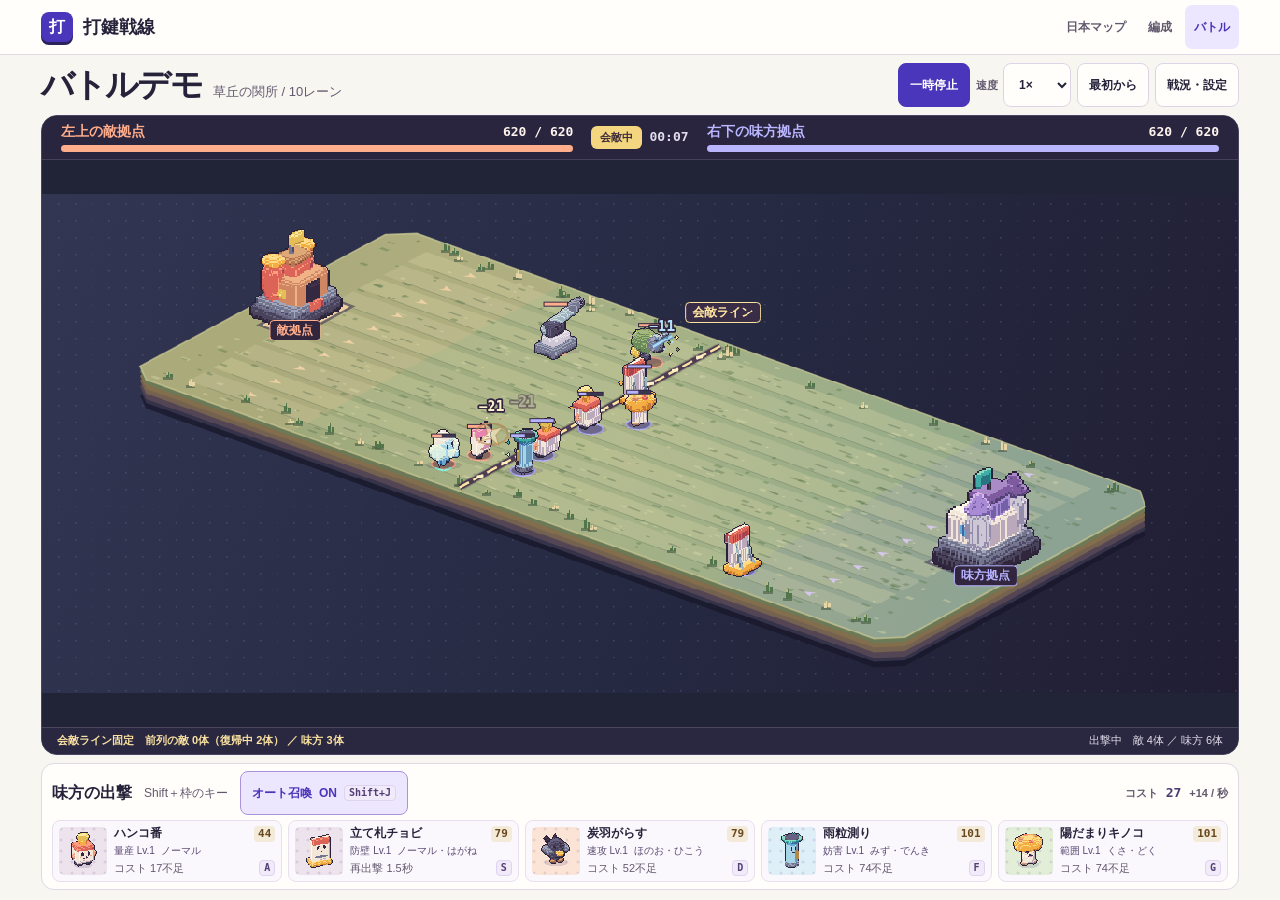
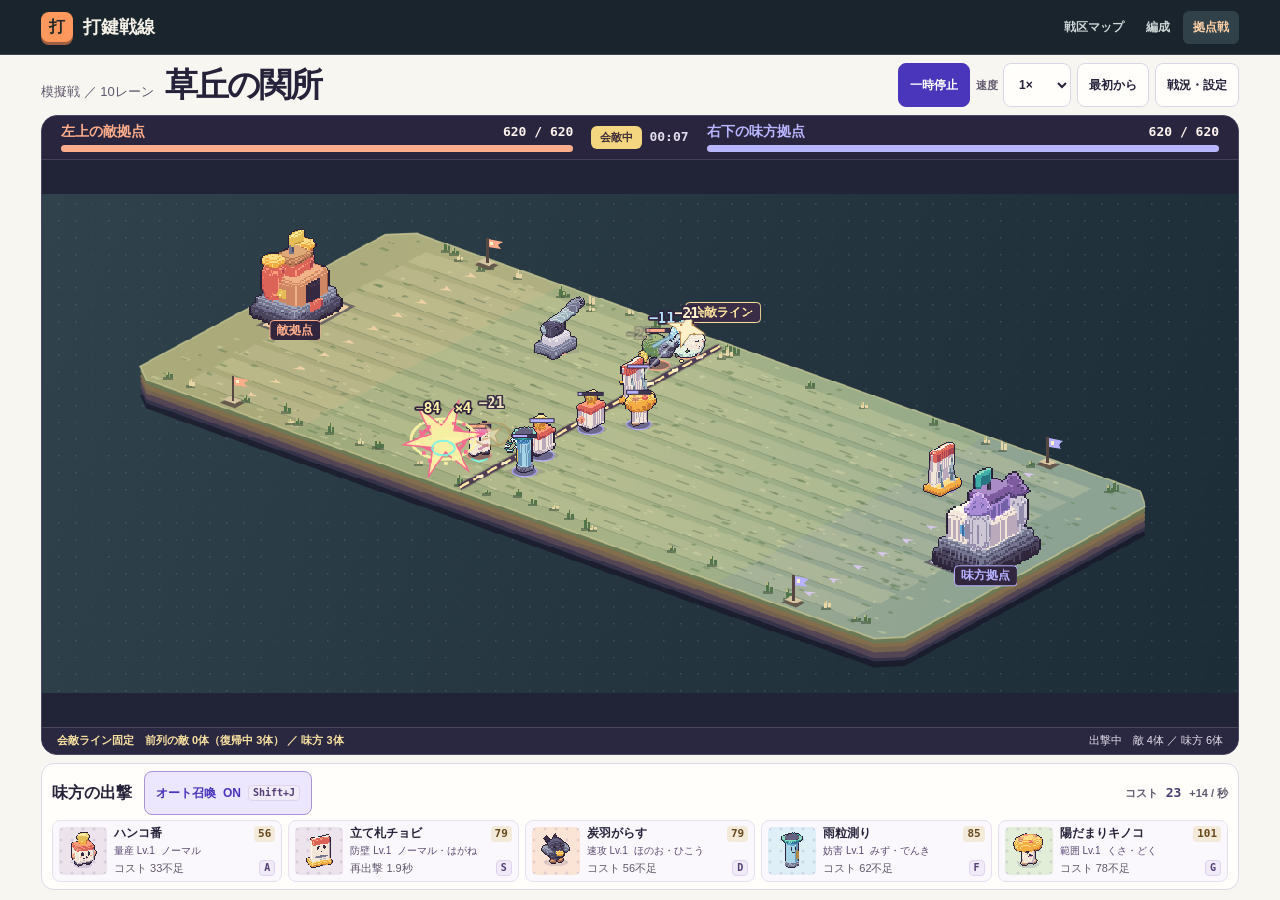
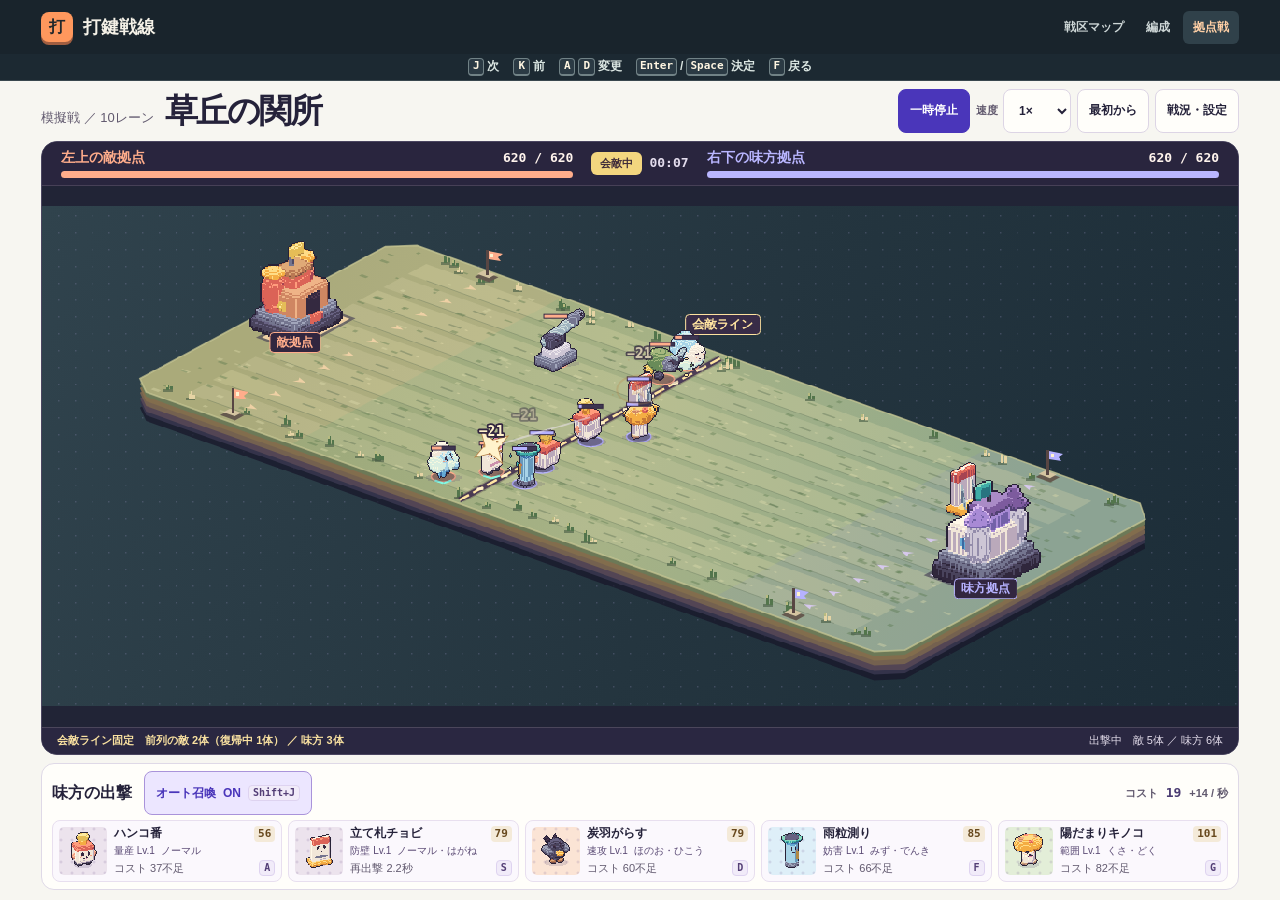
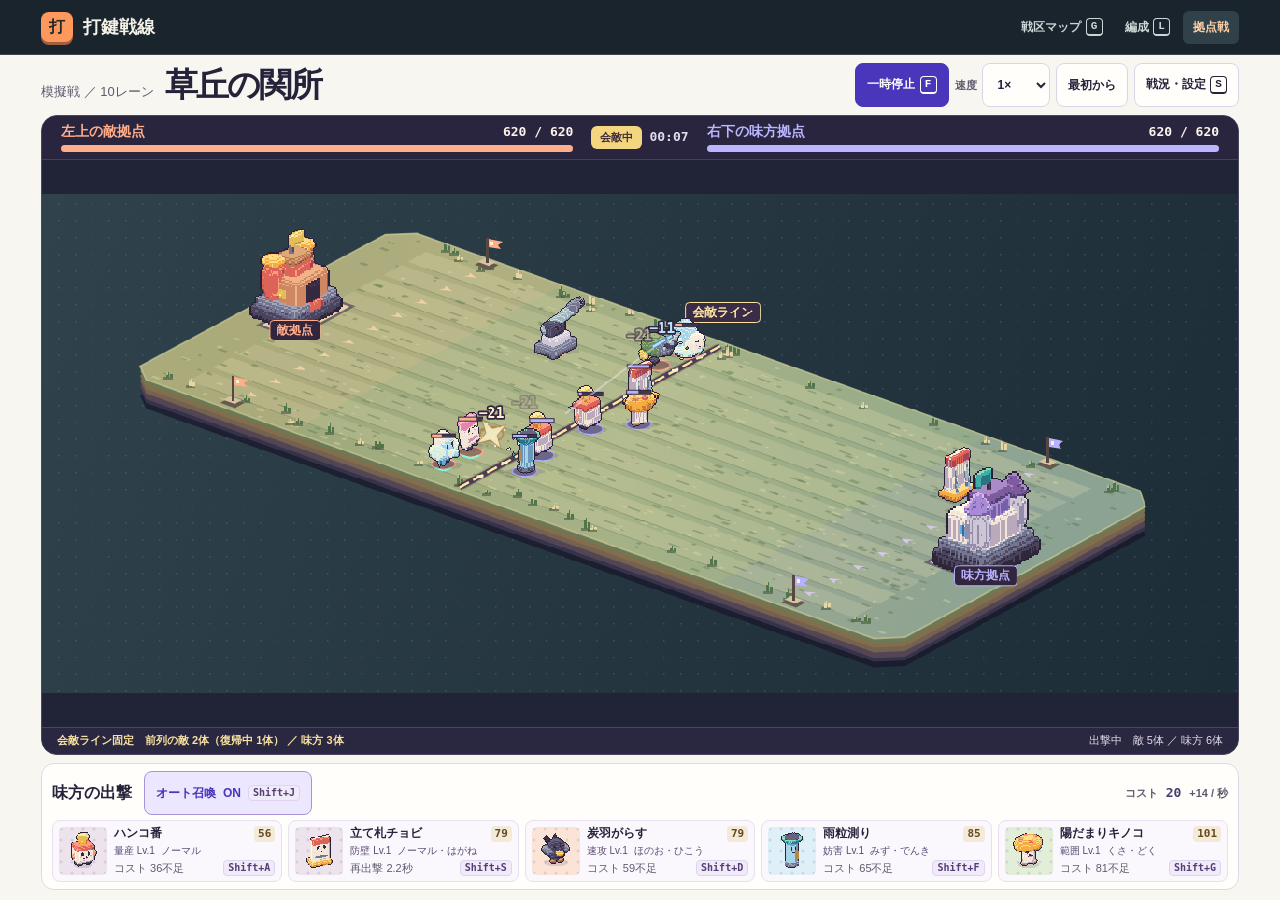
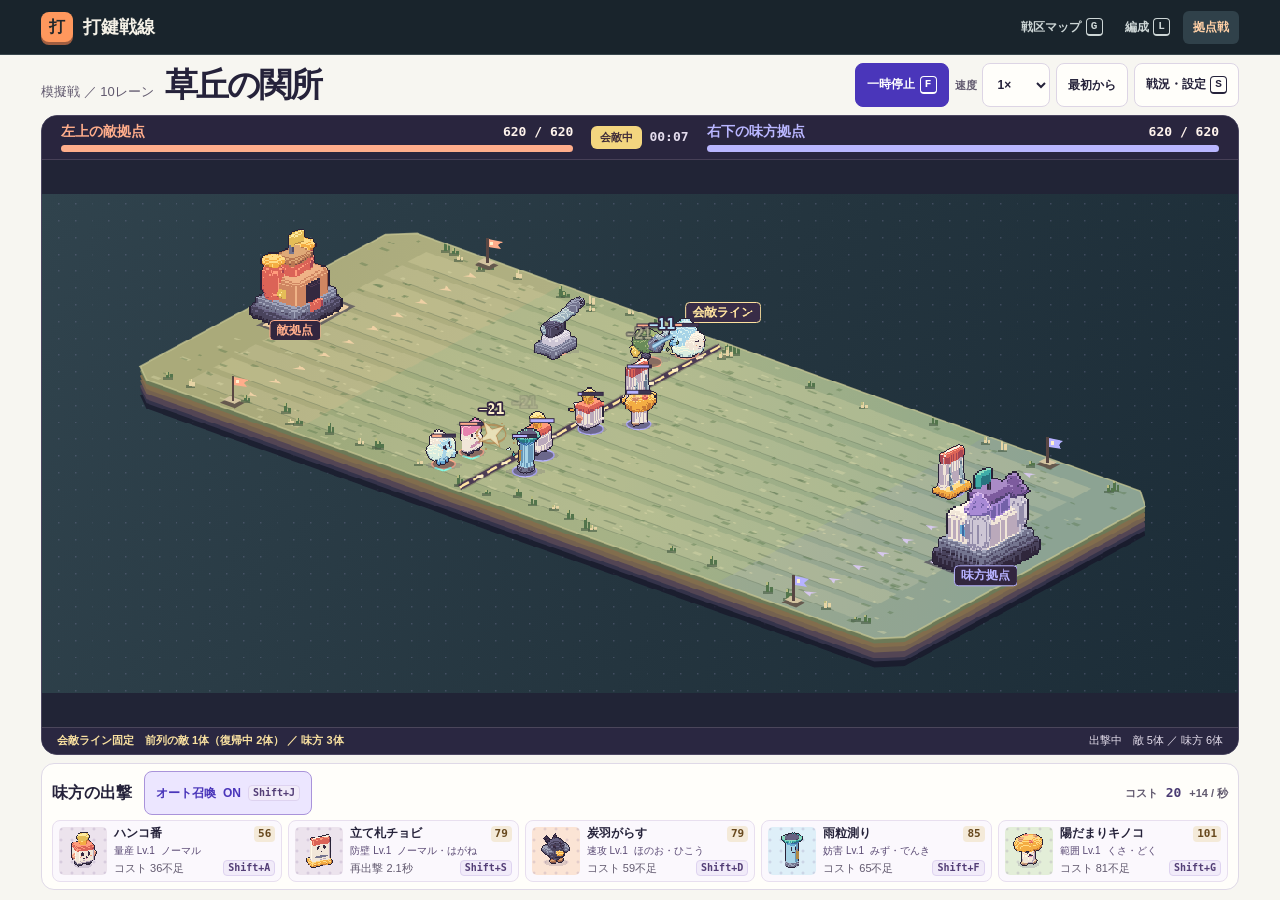
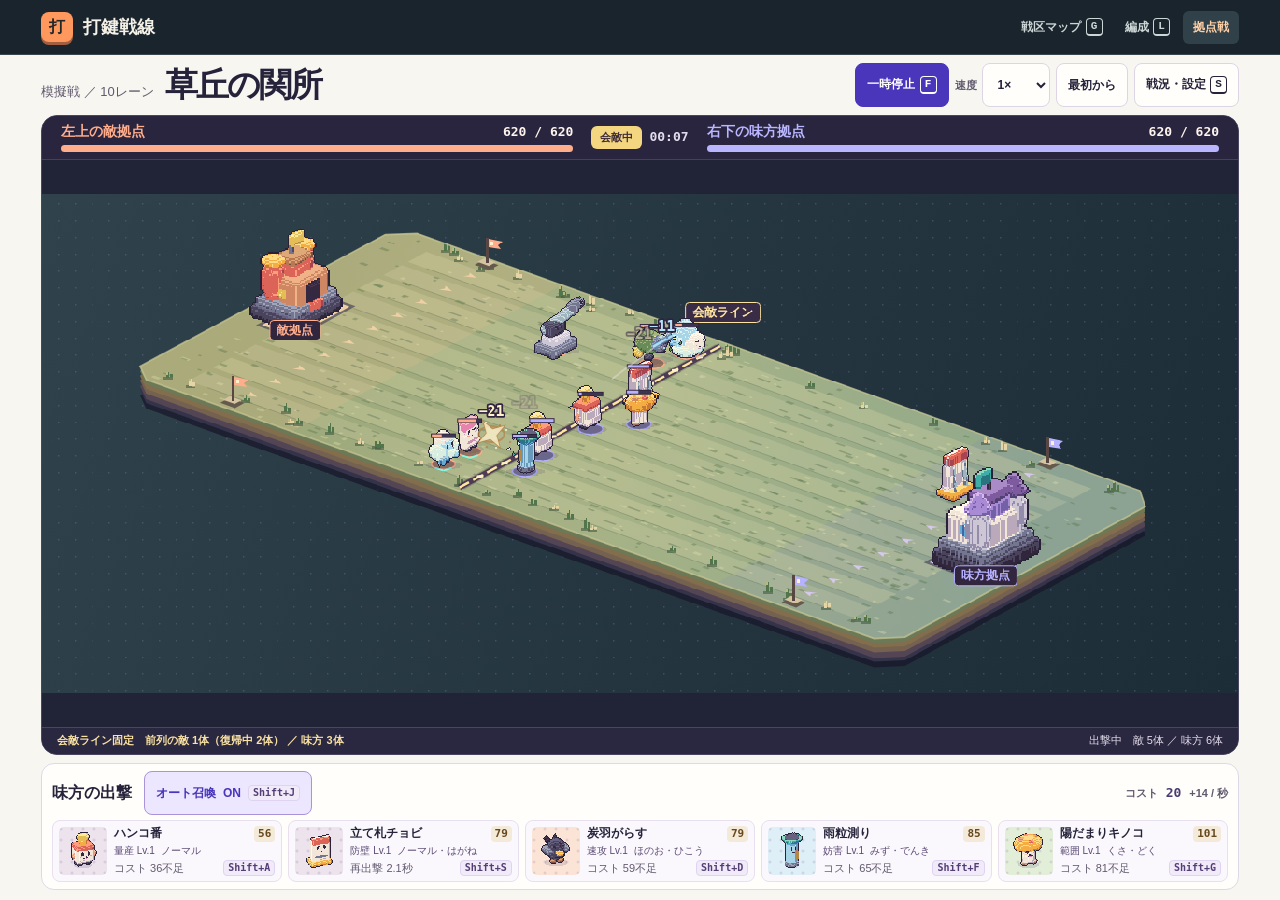
